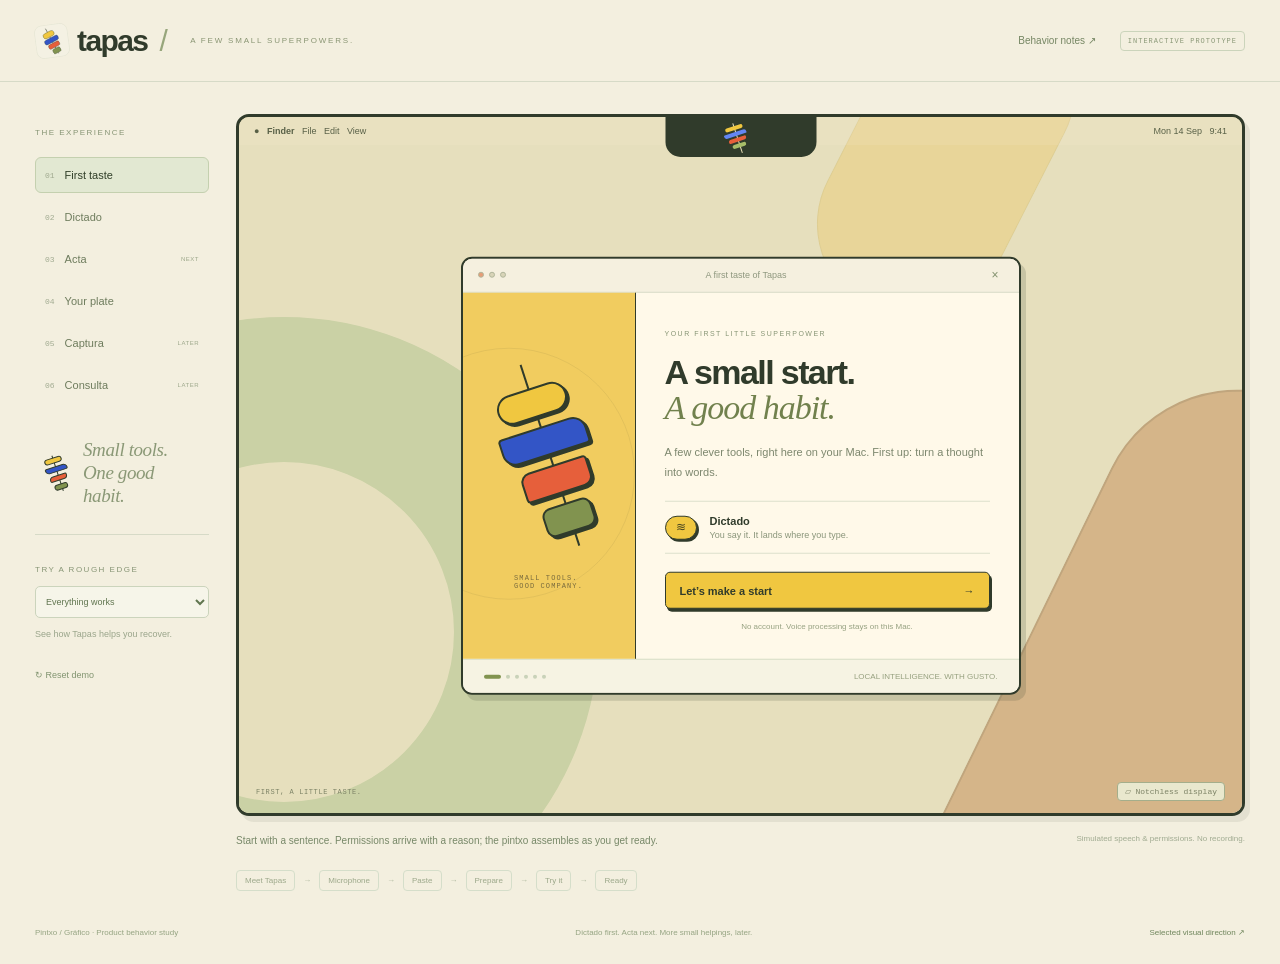
==== design/tapas/index.html @ a17d7839 "Keep Gráfico as the Tapas design direction" ====
<!doctype html>
<html lang="en">
<head>
 <meta charset="utf-8"><meta name="viewport" content="width=device-width,initial-scale=1">
 <meta name="theme-color" content="#f3efdf"><title>Tapas · A few small superpowers.</title>
 <link rel="icon" href="icon.svg" type="image/svg+xml"><link rel="stylesheet" href="style.css">
</head>
<body>
 <header class="studio-header"><a href="#onboarding" class="brand"><img src="icon.svg" alt="" width="34" height="34">tapas<span> / </span></a><span class="studio-tag">A FEW SMALL SUPERPOWERS.</span><a href="BEHAVIORS.md">Behavior notes ↗</a><span class="prototype-tag">INTERACTIVE PROTOTYPE</span></header>
 <main class="studio">
  <aside class="rail"><span class="eyebrow">THE EXPERIENCE</span><nav aria-label="Product journeys"><button data-scene="onboarding" aria-current="page"><span>01</span> First taste</button><button data-scene="dictado"><span>02</span> Dictado</button><button data-scene="acta"><span>03</span> Acta <small>NEXT</small></button><button data-scene="home"><span>04</span> Your plate</button><button data-scene="captura"><span>05</span> Captura <small>LATER</small></button><button data-scene="consulta"><span>06</span> Consulta <small>LATER</small></button></nav><div class="rail-note"><span class="mini-mark" aria-hidden="true"><i></i><i></i><i></i><i></i></span><p>Small tools.<br>One good habit.</p></div><div class="scenario-picker"><label class="eyebrow" for="scenario">TRY A ROUGH EDGE</label><select id="scenario"><option value="">Everything works</option></select><p id="scenario-description">See how Tapas helps you recover.</p></div><button class="reset-demo" id="reset-demo">↻ Reset demo</button></aside>
  <div class="workspace"><section class="desktop" id="desktop" aria-label="Simulated Mac desktop"><div class="wallpaper" aria-hidden="true"><div class="poster-ring"></div><div class="poster-block"></div><div class="poster-line"></div></div><div class="mac-bar"><span>● &nbsp; <b id="active-app">Finder</b><span class="mac-menus"> &nbsp; File &nbsp; Edit &nbsp; View</span></span><span class="clock">Mon 14 Sep &nbsp; 9:41</span></div><button class="notch" id="notch" aria-label="Open your Tapas plate"><span class="mini-mark" aria-hidden="true"><i></i><i></i><i></i><i></i></span><span id="notch-label"></span></button><div id="scene" class="scene"></div><div id="acta-companion"></div><div id="flight" aria-hidden="true"></div><div class="toast" id="toast" role="status"></div><div class="desktop-bottom"><span id="desktop-status">FIRST, A LITTLE TASTE.</span><button id="display-toggle" aria-pressed="false">▱ Notchless display</button></div></section><div class="scene-caption"><p id="caption">A first useful sentence. Then back to your day.</p><span>Simulated speech & permissions. No recording.</span></div><div class="flow-map" id="flow-map" aria-label="Current journey"></div></div>
 </main>
 <footer><span>Pintxo / Gráfico · Product behavior study</span><span>Dictado first. Acta next. More small helpings, later.</span><a href="README.md">Selected visual direction ↗</a></footer>
 <script src="app.js"></script>
</body>
</html>
---- design/tapas/style.css ----
:root{--paper:#f3efdf;--panel:#fff9e9;--ink:#303b2b;--muted:#78816a;--line:#d6dac7;--yellow:#f0c740;--blue:#3355c6;--red:#e65f3b;--olive:#81934f;--ease:cubic-bezier(.2,1.2,.35,1);font-family:-apple-system,BlinkMacSystemFont,"Segoe UI",sans-serif;color:var(--ink);background:var(--paper);font-synthesis:none}*{box-sizing:border-box}body{margin:0;-webkit-font-smoothing:antialiased}button,input,select,textarea{font:inherit}button{cursor:pointer;color:inherit}button,a{-webkit-tap-highlight-color:transparent}button:disabled{opacity:.45;cursor:default}button:focus-visible,a:focus-visible,input:focus-visible,textarea:focus-visible,select:focus-visible{outline:3px solid var(--blue);outline-offset:4px}a{color:inherit;text-decoration:none}button{touch-action:manipulation}.studio-header{height:82px;padding:0 35px;display:flex;align-items:center;gap:24px;border-bottom:1px solid var(--line)}.brand{font-size:30px;letter-spacing:-1.6px;font-weight:800;display:flex;align-items:center;gap:8px}.brand img{transform:rotate(-8deg)}.brand>span{font-weight:300;color:#97a67c;margin-left:4px}.studio-tag{font-size:8px;letter-spacing:1.8px;color:#899573}.studio-header>a:not(.brand){margin-left:auto;font-size:10px;color:#758663}.prototype-tag{font:7px ui-monospace,monospace;letter-spacing:1px;border:1px solid #cbd4bb;padding:5px 7px;border-radius:4px;color:#8a9877}.studio{display:grid;grid-template-columns:174px minmax(0,1fr);gap:27px;max-width:1550px;margin:auto;padding:32px 35px 0}.rail{padding-top:7px}.eyebrow{font-size:8px;letter-spacing:1.5px;color:#879575;font-weight:500}.rail nav{display:flex;flex-direction:column;gap:6px;margin-top:18px}.rail nav button{border:1px solid transparent;border-radius:6px;background:none;padding:11px 9px;display:flex;align-items:center;gap:10px;text-align:left;font-size:11px;color:#6e7c5d;white-space:nowrap}.rail nav button>span{font:8px ui-monospace,monospace;color:#a0aa90}.rail nav small{font-size:6px;letter-spacing:.5px;margin-left:auto;color:#9ba689}.rail nav button:hover{background:#e7ead8}.rail nav button[aria-current]{color:#303e28;background:#e2e8d2;border-color:#c4d0af}.rail-note{padding:36px 10px 27px;display:flex;align-items:center;gap:14px}.rail-note p{font:italic 19px/1.2 Georgia,serif;color:#8a9876;margin:0;letter-spacing:-.4px}.scenario-picker{border-top:1px solid var(--line);padding-top:23px}.scenario-picker select{width:100%;font-size:9px;border:1px solid #cbd4bc;border-radius:5px;background:#f6f5e9;padding:9px 6px;margin-top:10px;color:#617650}.scenario-picker p{font-size:9px;line-height:1.7;color:#9aa58b;margin-top:9px}.reset-demo{font-size:9px;border:0;background:none;color:#819470;padding:8px 0;margin-top:10px}.workspace{min-width:0}.desktop{position:relative;isolation:isolate;height:702px;border:3px solid var(--ink);border-radius:13px;overflow:hidden;background:#e7dab2;box-shadow:5px 6px 0 #303b2b15}.wallpaper{position:absolute;inset:0;z-index:-2;background:#e6dfbd;overflow:hidden}.poster-ring{position:absolute;width:630px;height:630px;border:145px solid #cad1a5;border-radius:50%;left:-270px;top:200px}.poster-block{position:absolute;right:-80px;top:260px;width:280px;height:530px;background:#d5b589;border:2px solid #303b2b20;border-radius:180px 180px 0 0;transform:rotate(26deg)}.poster-line{position:absolute;right:20%;top:-130px;height:340px;width:190px;transform:rotate(27deg);background:#eac97077;border:1px solid #b4ad7d30;border-radius:100px}.mac-bar{height:28px;display:flex;justify-content:space-between;align-items:center;padding:0 15px;font-size:9px;color:#586046;background:#f4ebd224}.notch{position:absolute;top:-2px;left:50%;transform:translateX(-50%);width:151px;height:42px;display:flex;align-items:center;justify-content:center;gap:10px;background:var(--ink);color:var(--panel);border:0;border-radius:0 0 15px 15px;z-index:35;transition:width .3s var(--ease),height .3s,top .3s,border-radius .3s}.notch.active{width:200px;height:46px}.notch #notch-label{font-size:9px}.notch .mini-mark{width:15px;height:25px;gap:2px}.notch .mini-mark:before{height:31px;background:#eee4bc}.notch .mini-mark i{height:4px;border:0;box-shadow:none}.notch .mini-mark i:nth-child(2){background:#6386f4}.notch .mini-mark i:last-child{background:#a7bd69}.notchless .notch{top:35px;width:79px;height:33px;border-radius:30px}.notchless .notch.active{width:175px}.desktop-bottom{position:absolute;bottom:12px;left:17px;right:17px;display:flex;justify-content:space-between;align-items:center;color:#7d8366;font:7px ui-monospace,monospace;letter-spacing:.6px;z-index:25;pointer-events:none}.desktop-bottom button{border:1px solid #a4ae8b;background:#e9e8ce;font-size:8px;border-radius:4px;padding:4px 7px;letter-spacing:0;pointer-events:auto}.scene{position:absolute;inset:63px 0 42px}.scene-caption{display:flex;justify-content:space-between;align-items:flex-start;gap:24px;font-size:10px;color:#778868;padding:17px 0}.scene-caption p{margin:0;max-width:65%;line-height:1.6}.scene-caption>span{font-size:8px;color:#a0ab91;max-width:180px;text-align:right;line-height:1.6}.flow-map{display:flex;gap:8px;align-items:center;flex-wrap:wrap;font-size:8px;color:#9ca88a;padding:4px 0 15px}.flow-map span{border:1px solid #d5deca;padding:5px 8px;border-radius:4px}.flow-map i{font-style:normal;color:#b0baa0}footer{display:flex;justify-content:space-between;gap:20px;max-width:1550px;margin:auto;padding:22px 35px 27px;font-size:8px;color:#95a482}footer a{color:#6e855b}
/* Brand primitives: four ingredients and one shared pick. */
.mini-mark{position:relative;width:24px;height:34px;display:flex;flex-direction:column;justify-content:center;align-items:center;gap:3px;transform:rotate(-18deg);flex-shrink:0}.mini-mark:before{content:"";position:absolute;top:-1px;left:50%;width:1px;height:37px;background:var(--ink);z-index:-1}.mini-mark i{height:6px;width:18px;border:1px solid var(--ink);border-radius:4px;background:var(--yellow)}.mini-mark i:nth-child(2){width:23px;background:var(--blue);border-radius:2px 5px}.mini-mark i:nth-child(3){background:var(--red);border-radius:4px 2px}.mini-mark i:nth-child(4){width:14px;background:var(--olive)}.pintxo-wrap{width:145px;height:195px;position:relative;flex-shrink:0}.pintxo{position:absolute;inset:0;transform:rotate(-18deg)}.pintxo .pick{position:absolute;top:0;bottom:0;left:50%;width:2px;background:var(--ink)}.bite{position:absolute;left:50%;transform:translateX(-50%);height:30px;border:2px solid var(--ink);box-shadow:2px 3px 0 var(--ink);transition:transform .65s var(--ease),opacity .4s,top .65s var(--ease);z-index:2}.bite.a{top:25px;width:72px;border-radius:20px;background:var(--yellow)}.bite.b{top:65px;width:89px;border-radius:4px 14px;background:var(--blue)}.bite.c{top:105px;width:70px;border-radius:10px 4px;background:var(--red)}.bite.d{top:145px;width:51px;border-radius:9px;background:var(--olive)}.pintxo-wrap[data-assembly="1"] .bite:not(.a),.pintxo-wrap[data-assembly="2"] .bite.c,.pintxo-wrap[data-assembly="2"] .bite.d,.pintxo-wrap[data-assembly="3"] .bite.d{opacity:.14;box-shadow:none}.pintxo-wrap[data-motion=listening] .a{transform:translate(-50%,-10px) rotate(5deg)}.pintxo-wrap[data-motion=listening] .b{transform:translate(-50%,-4px) rotate(-4deg)}.pintxo-wrap[data-motion=listening] .c{transform:translate(-50%,5px) rotate(4deg)}.pintxo-wrap[data-motion=listening] .d{transform:translate(-50%,12px) rotate(-5deg)}.pintxo-wrap[data-motion=working] .a{transform:translate(-70%,-12px) rotate(-12deg)}.pintxo-wrap[data-motion=working] .b{transform:translate(-25%,0) rotate(8deg)}.pintxo-wrap[data-motion=working] .c{transform:translate(-70%,8px) rotate(-9deg)}.pintxo-wrap[data-motion=working] .d{transform:translate(-25%,15px) rotate(12deg)}.pintxo-wrap[data-motion=done] .pintxo{animation:settle .65s var(--ease)}.tool-glyph{width:32px;height:24px;border:1.5px solid var(--ink);box-shadow:2px 2px 0 var(--ink);display:inline-flex;align-items:center;justify-content:center;font:12px ui-monospace,monospace;flex-shrink:0}.tool-glyph.dictado{background:var(--yellow);border-radius:15px;color:#444321}.tool-glyph.acta{background:var(--blue);color:#fff2d2;border-radius:3px 10px}.tool-glyph.captura{background:var(--red);border-radius:8px 3px;color:#fef3db}.tool-glyph.consulta{background:var(--olive);border-radius:7px;color:#f5f0d3}.wave{display:inline-flex;align-items:center;gap:3px;height:19px;vertical-align:middle}.wave i{width:3px;height:var(--height);border-radius:3px;background:currentColor;animation:wave .7s ease-in-out infinite alternate;animation-delay:var(--delay)}
/* Shared surfaces and controls. */
.window{border:2px solid var(--ink);border-radius:11px;box-shadow:5px 6px 0 #303b2b2b;background:var(--panel);overflow:hidden}.window-bar{height:34px;border-bottom:1px solid #d9ddc8;display:flex;align-items:center;justify-content:space-between;padding:0 15px;font-size:9px;color:#8e977e;background:#f5f0df}.window-bar button{border:0;background:none;font-size:12px;color:#81906d;padding:5px}.traffic{display:flex;gap:5px}.traffic i{height:6px;width:6px;background:#d8d4b8;border:1px solid #b1b69b;border-radius:50%}.traffic i:first-child{background:#e69d77}.button{border:1.5px solid var(--ink);background:var(--yellow);color:var(--ink);border-radius:5px;box-shadow:2px 3px 0 var(--ink);padding:10px 14px;font-size:11px;font-weight:600;display:inline-flex;justify-content:center;align-items:center;gap:9px;min-height:37px;transition:transform .15s,box-shadow .15s}.button:hover:not(:disabled){transform:translate(-1px,-1px);box-shadow:3px 4px 0 var(--ink)}.button:active:not(:disabled){transform:translate(1px,2px);box-shadow:0 1px 0 var(--ink)}.button.blue{background:var(--blue);color:#fff6df}.button.red{background:var(--red);color:#fff4d5}.button.secondary{background:#f7f3e2;box-shadow:1px 2px 0 #303b2b99;font-weight:500}.button.wide{width:100%;justify-content:space-between}.button.small{font-size:9px;min-height:29px;padding:6px 9px}.text-button{background:none;border:0;font-size:10px;color:#718160;padding:8px 1px;text-decoration:underline;text-underline-offset:3px}.actions{display:flex;align-items:center;gap:10px}.actions .button{flex:1}.subtext{font-size:12px;line-height:1.85;color:#7d876e;margin:0 0 20px}.badge{font:7px ui-monospace,monospace;border:1px solid #bfc8ae;border-radius:3px;background:#eef0dd;padding:4px 6px;color:#7c8b68;white-space:nowrap}.badge.blue{color:#4560ad;background:#e7eaf6;border-color:#c7cfea}.badge.red{color:#a15238;background:#f5e2cf;border-color:#dfb396}.key{font:10px -apple-system,sans-serif;display:inline-block;border:1px solid #aab699;border-bottom-width:2px;border-radius:4px;background:#eeeeda;padding:2px 5px;color:#6f7e5d;white-space:nowrap}.note-box{border:1px solid #cfdbc0;border-radius:6px;background:#eff2df;padding:12px;font-size:10px;line-height:1.7;color:#7c8b66}.note-box.warning{border-color:#dfb07c;background:#fbefd4;color:#996a3d}.note-box.error{border-color:#dea18e;background:#fce3d8;color:#a5553e}.note-box strong{display:block;font-weight:600;font-size:11px;margin-bottom:3px}.status-dot{display:inline-block;width:5px;height:5px;border-radius:50%;background:var(--olive);flex-shrink:0}.empty-state{padding:26px 15px;text-align:center;font-size:11px;line-height:1.8;color:#8c9a78}.close-button{background:none;border:0;font-size:18px;color:#8f9b7a;padding:4px}.title-row{display:flex;align-items:center;justify-content:space-between;gap:15px}.title-row h2{margin:0}.toast{position:absolute;z-index:60;left:50%;bottom:52px;transform:translate(-50%,10px);max-width:85%;opacity:0;background:var(--ink);border:1px solid #4b6337;border-radius:6px;box-shadow:3px 4px 0 #303b2b33;color:#f4f1d8;padding:10px 15px;font-size:10px;line-height:1.6;text-align:center;transition:opacity .2s,transform .2s;pointer-events:none}.toast.show{opacity:1;transform:translate(-50%,0)}
/* Onboarding: one useful sentence, assembled in front of you. */
.setup{position:absolute;top:50%;left:50%;transform:translate(-50%,-50%);width:560px;max-width:calc(100% - 36px);max-height:100%;overflow:auto;animation:arrive .35s var(--ease)}.setup-inner{display:grid;grid-template-columns:173px 1fr;min-height:365px}.setup-art{background:#f1cc5f;border-right:1.5px solid var(--ink);display:flex;flex-direction:column;align-items:center;justify-content:center;gap:23px;position:relative;overflow:hidden;padding:30px 12px}.setup-art:before{content:"";position:absolute;width:250px;height:250px;border:1px solid #303b2b13;border-radius:50%;top:55px;left:-80px}.setup-art .pintxo-wrap{width:137px;height:190px}.setup-art .label{font:7px ui-monospace,monospace;letter-spacing:1.1px;color:#796b3d;position:relative}.setup-body{padding:29px 29px 25px;min-width:0}.setup h1{font-size:34px;line-height:1.03;letter-spacing:-1.6px;margin:15px 0 17px;font-weight:750}.setup h1 em{font-family:Georgia,serif;font-weight:400;letter-spacing:-1px;color:#71814d}.setup .eyebrow{font-size:7px}.setup .subtext{font-size:11px;margin-bottom:19px}.setup-bottom{display:flex;align-items:center;justify-content:space-between;gap:10px;border-top:1px solid #d9dec6;padding:12px 21px;background:#f6f3e3;font-size:8px;color:#96a07f}.step-dots{display:flex;gap:5px}.step-dots i{height:4px;width:4px;border-radius:4px;background:#c9d2b9}.step-dots i.active{width:17px;background:var(--olive)}.feature-row{display:flex;align-items:center;gap:13px;padding:13px 0;margin-bottom:18px;border-top:1px solid #dce1cd;border-bottom:1px solid #dce1cd}.feature-row strong{font-size:11px;font-weight:600;display:block}.feature-row small{font-size:9px;color:#8b967b;display:block;margin-top:3px}.feature-row .wave{margin-left:auto;color:#758a52}.permission-row{display:flex;align-items:center;justify-content:space-between;border:1px solid #d4dcc4;border-radius:6px;padding:12px;margin:15px 0 19px;background:#f1f2e3;font-size:11px}.permission-row small{display:block;font-size:9px;line-height:1.7;color:#8a9677;margin-top:4px}.check{font-size:16px;color:#748e4f}.practice-pad{border:1px solid #d6dfc4;border-radius:6px;background:#fffdf2;min-height:80px;padding:12px;font:16px/1.55 Georgia,serif;margin:16px 0;color:#617348}.practice-pad.empty{color:#a1a58e;font-style:italic}.shortcut-row{display:flex;justify-content:space-between;align-items:center;font-size:9px;color:#8a9677;margin:14px 0}.shortcut-row select{font-size:10px;padding:4px;border:1px solid #c9d3b6;border-radius:4px;background:#f0f1df;color:#61794a}.progress-head{display:flex;justify-content:space-between;font-size:10px;color:#7b8c64;margin:20px 0 10px}.progress-track{height:6px;background:#e2e7d0;border:1px solid #bdc9a4;border-radius:5px;overflow:hidden}.progress-track i{display:block;height:100%;background:var(--blue);transition:width .15s}.setup .note-box{margin:12px 0;font-size:9px}.setup .note-box .text-button{font-size:9px}.download-caption{font-size:8px;color:#929f7a;line-height:1.7;margin:9px 0 17px}.setup-footnote{font-size:8px;line-height:1.6;text-align:center;color:#96a180;margin:12px 0 0}.success-stamp{display:inline-flex;align-items:center;gap:7px;border:1.5px solid var(--olive);padding:5px 8px;color:#71894e;font:8px ui-monospace,monospace;transform:rotate(-3deg);margin-bottom:6px}
/* Everyday dictation. */
.desktop-note{position:absolute;left:9%;top:85px;width:51%;min-height:303px;transform:rotate(-1.5deg)}.note-content{padding:26px 29px}.note-content small{font-size:8px;color:#99a17f}.note-content h2{font-size:27px;font-weight:700;line-height:1.1;letter-spacing:-1px;margin:15px 0}.note-content p{font-size:11px;line-height:1.8;color:#8e9779}.note-content textarea{width:100%;height:108px;background:none;resize:vertical;border:0;font:16px/1.6 Georgia,serif;color:#63764c;padding:0}.note-content textarea::placeholder{color:#b0b39a}.dictado-aside{position:absolute;right:6%;top:94px;width:215px}.dictado-aside h2{font-size:30px;line-height:1.06;letter-spacing:-1.4px;margin:15px 0}.dictado-aside h2 em{font-family:Georgia,serif;font-weight:400;color:#7a8555}.dictado-aside p{font-size:10px;line-height:1.8;color:#7e8b65}.dictado-aside .button{margin-top:13px}.dictado-aside .pintxo-wrap{width:80px;height:105px;margin:0 0 30px 25px}.dictado-aside .pintxo{transform:scale(.58) rotate(-18deg);transform-origin:top left;width:145px;height:195px}.dictation-hud{position:absolute;left:50%;bottom:13px;transform:translateX(-50%);width:470px;max-width:calc(100% - 40px);border:1.5px solid var(--ink);border-radius:8px;box-shadow:3px 4px 0 var(--ink);background:#f8f2d5;padding:14px 18px;z-index:20;animation:arrive .2s}.hud-top{display:flex;align-items:center;gap:10px;font:8px ui-monospace,monospace;letter-spacing:.3px;color:#7d8d64}.hud-top .wave{margin-left:auto;color:#b69b32}.hud-top .tool-glyph{width:26px;height:18px;font-size:10px}.hud-copy{font-size:15px;line-height:1.65;margin:10px 0 12px;min-height:24px;color:#3f522f}.hud-bottom{display:flex;justify-content:space-between;align-items:center;gap:15px;font-size:8px;color:#91a176}.hud-bottom button{border:1px solid #bbc8a2;border-radius:4px;background:#f0f1d9;font-size:9px;color:#6c8550;padding:5px 8px}.hud-bottom .button{box-shadow:none}.flying-word{position:absolute;top:74%;left:56%;font:12px Georgia,serif;border:1px solid var(--ink);background:var(--yellow);color:var(--ink);border-radius:4px;padding:4px 7px;animation:deliver .75s var(--ease) both;animation-delay:var(--delay);z-index:55;pointer-events:none}
/* Acta stays present for a long job. */
.meeting-context{position:absolute;left:6%;top:52px;width:47%}.meeting-context>.eyebrow{color:#7b8960}.meeting-context h2{font-size:39px;line-height:1.04;letter-spacing:-1.8px;margin:15px 0}.meeting-context h2 em{font-family:Georgia,serif;font-weight:400;color:#768955}.meeting-context>p{font-size:11px;line-height:1.85;color:#7d8d64;max-width:300px;margin:0 0 24px}.conversation{border-top:1px solid #adb88d88;margin-top:20px;padding-top:19px}.conversation-line{padding-left:11px;border-left:2px solid #a5b880;margin-bottom:19px}.conversation-line small{font:7px ui-monospace,monospace;letter-spacing:.6px;color:#97a578}.conversation-line p{font:19px/1.3 Georgia,serif;color:#76885c;margin:6px 0}.conversation-line:first-child{opacity:.6}.acta-card{position:absolute;right:6%;top:39px;width:330px;max-width:41%;background:var(--panel);border:2px solid var(--ink);border-radius:10px;box-shadow:4px 5px 0 #303b2b55;overflow:hidden;max-height:calc(100% - 45px);display:flex;flex-direction:column}.acta-card-head{display:flex;align-items:center;gap:10px;padding:15px 19px;border-bottom:1px solid #d7ddc5;background:#edf0f6;font-size:12px;font-weight:600;flex-shrink:0}.acta-card-head .badge{margin-left:auto}.acta-card-head .text-button{margin-left:auto;font-size:9px}.acta-card-body{padding:20px;overflow:auto;min-height:0}.acta-card h3{font-size:26px;line-height:1.07;letter-spacing:-1px;margin:9px 0 13px}.acta-card .subtext{font-size:10px;line-height:1.8;margin-bottom:17px}.source-picker{display:flex;justify-content:space-between;align-items:center;font-size:10px;border-bottom:1px solid #d9e1c7;padding:12px 0}.source-picker select{max-width:130px;border:1px solid #c3cfae;background:#f0f2e2;font-size:10px;padding:5px 7px;border-radius:4px;color:#627e48}.source-picker small{color:#98a580;font-size:8px;display:block;line-height:1.7}.source-picker .check{font-size:12px}.acta-card .button.wide{margin-top:18px}.acta-card .note-box{margin:14px 0;font-size:9px}.acta-card .note-box .button{font-size:8px;margin-top:7px}.acta-live-top{display:flex;justify-content:space-between;align-items:center;margin-bottom:16px}.acta-live-top .time{font:32px ui-monospace,monospace;letter-spacing:-1px;color:#526ba9}.acta-live-top small{font-size:8px;color:#94a180}.record-dot{height:5px;width:5px;background:var(--red);border-radius:50%;display:inline-block;margin-right:5px;animation:pulse 1.2s infinite}.audio-meter{margin:12px 0}.audio-meter>div:first-child{display:flex;justify-content:space-between;font-size:8px;color:#94a280;margin-bottom:6px}.meter-track{height:5px;background:#e6ead7;border-radius:5px;overflow:hidden}.meter-track i{display:block;width:var(--level);height:100%;background:#839752;animation:meter 1.2s ease-in-out infinite alternate}.audio-meter.app .meter-track i{background:var(--blue);animation-delay:.5s}.paused .meter-track i,.missing .meter-track i{width:0;animation:none}.live-transcript{margin:20px 0 17px;border-top:1px dashed #c2ccac;padding-top:14px;max-height:103px;overflow:auto;font-size:11px;line-height:1.8;color:#637b4a}.live-transcript small{display:block;color:#9baa87;font:7px ui-monospace,monospace;margin-bottom:7px}.live-transcript p{margin:0 0 8px}.privacy-caption{font-size:7px;line-height:1.7;color:#a0ae88;text-align:center;margin:13px 0 0}.receipt{background:#fff9e4;border:1px solid #dedfc1;padding:18px;margin:6px 0 15px;clip-path:polygon(0 0,100% 0,100% 97%,95% 100%,90% 97%,85% 100%,80% 97%,75% 100%,70% 97%,65% 100%,60% 97%,55% 100%,50% 97%,45% 100%,40% 97%,35% 100%,30% 97%,25% 100%,20% 97%,15% 100%,10% 97%,5% 100%,0 97%);animation:receipt .5s var(--ease)}.receipt>.eyebrow{font-size:7px}.receipt h3{font-size:24px;margin:15px 0}.receipt p{font:9px/1.8 ui-monospace,monospace;color:#899971}.receipt hr{border:0;border-top:1px dashed #c4d0a9;margin:14px 0}.receipt .filename{font:9px/1.7 ui-monospace,monospace;color:#718c52;overflow-wrap:anywhere}.receipt .file-ready{font-size:8px;color:#789756}.companion{position:absolute;right:18px;top:57px;z-index:40;width:192px;display:flex;align-items:center;gap:8px;padding:11px;border:1.5px solid var(--ink);border-radius:7px;background:#f5f5e6;box-shadow:3px 3px 0 var(--ink);font-size:9px}.companion .tool-glyph{width:25px;height:18px}.companion strong{display:block;font-size:9px;font-weight:500}.companion small{display:block;font:7px ui-monospace,monospace;color:#92a079;margin-top:4px}.companion button{margin-left:auto;font-size:8px;border:0;background:none;color:#648442;text-decoration:underline;padding:3px}.companion.paused{background:#f8edcb}.companion.paused strong{color:#967545}
/* Your plate is a compact home for tools and local artifacts. */
.home-aside{position:absolute;left:7%;top:91px;width:260px}.home-aside h2{font-size:38px;line-height:1.04;letter-spacing:-1.7px;margin:17px 0}.home-aside h2 em{font-family:Georgia,serif;font-weight:400;color:#788b52}.home-aside p{font-size:11px;line-height:1.9;color:#7f9068;max-width:220px}.home-aside code{font:9px ui-monospace,monospace;color:#83986b;display:block;margin-top:23px}.home-window{position:absolute;right:6%;top:27px;width:395px;max-width:47%;max-height:calc(100% - 43px);display:flex;flex-direction:column}.home-heading{display:flex;align-items:center;justify-content:space-between;padding:22px 23px 15px}.home-heading h2{font-size:27px;letter-spacing:-1px;margin:0}.home-heading p{font-size:8px;color:#98a482;margin:6px 0 0;display:flex;align-items:center;gap:6px}.home-tabs{display:flex;gap:18px;margin:0 23px;border-bottom:1px solid #d7dfc4;flex-shrink:0}.home-tabs button{font-size:10px;padding:0 0 11px;background:none;border:0;border-bottom:2px solid transparent;color:#879875}.home-tabs button.active{border-color:var(--blue);color:#46609b}.home-body{min-height:0;overflow:auto;padding:16px 21px 17px}.home-footer{padding:11px 22px;border-top:1px solid #d8dfc4;background:#f4f3df;font-size:8px;color:#9baa85;display:flex;justify-content:space-between;gap:12px;flex-shrink:0}.home-footer button{border:0;background:none;font-size:8px;color:#7e965d;padding:0}.featured-tool{border:1.5px solid var(--ink);border-radius:7px;background:#f8e7a1;padding:16px;box-shadow:2px 3px 0 #303b2b33;margin-bottom:14px}.featured-tool .title-row{margin-bottom:13px}.featured-tool h3{font-size:25px;letter-spacing:-1px;margin:0 0 7px}.featured-tool p{font-size:10px;color:#8a855c;line-height:1.8;margin:0 0 14px}.featured-tool .button{width:100%;justify-content:space-between;background:#f7f0d2}.tool-row{display:flex;align-items:center;gap:14px;width:100%;border:0;background:none;border-radius:5px;padding:12px 3px;text-align:left}.tool-row:hover{background:#edf0dc}.tool-row strong{font-size:11px;font-weight:500;display:block}.tool-row small{display:block;font-size:8px;line-height:1.7;color:#96a57b;margin-top:3px}.tool-row .badge{margin-left:auto;font-size:6px}.tool-row .tool-glyph{width:28px;height:21px}.search-box{display:flex;align-items:center;gap:7px;background:#f3f4e5;border:1px solid #d5ddc3;border-radius:5px;padding:7px 10px;margin-bottom:12px;font-size:10px;color:#a0ad8d}.search-box input{width:100%;border:0;outline:none;background:none;font-size:10px;color:#6e8552}.history-row{display:flex;gap:11px;align-items:flex-start;width:100%;border:0;background:none;text-align:left;padding:11px 3px;border-bottom:1px solid #e0e5d0}.history-row:hover{background:#eef1df}.history-row .tool-glyph{width:24px;height:18px;box-shadow:1px 2px 0 var(--ink);font-size:9px;margin-top:2px}.history-row strong{display:block;font-size:10px;font-weight:500;line-height:1.5}.history-row small{font-size:8px;color:#9aa987;display:block;margin-top:4px}.history-row .arrow{margin-left:auto;color:#a5b393;font-size:10px}.file-detail>.text-button{margin-bottom:12px}.file-detail h3{font-size:23px;line-height:1.12;letter-spacing:-.7px;margin:0 0 9px}.file-detail small{font:7px/1.8 ui-monospace,monospace;color:#98a77f;overflow-wrap:anywhere}.file-detail pre{font:11px/1.9 -apple-system,sans-serif;white-space:pre-wrap;color:#6c8154;max-height:215px;overflow:auto;margin:17px 0}.file-detail .actions .button{font-size:9px;min-height:30px;padding:7px 9px}.setting-row{display:flex;justify-content:space-between;align-items:center;gap:15px;border-bottom:1px solid #e0e5cf;padding:13px 0;font-size:10px}.setting-row small{font-size:8px;line-height:1.7;color:#98a882;display:block;margin-top:4px}.setting-row select{font-size:9px;border:1px solid #c4d0ae;background:#f3f4e4;border-radius:4px;padding:5px;color:#69854e;max-width:113px}.switch{width:29px;height:17px;border:1px solid var(--ink);background:var(--olive);border-radius:20px;padding:2px;flex-shrink:0;position:relative}.switch:after{content:"";display:block;position:absolute;height:11px;width:11px;border-radius:50%;background:#fff4ce;top:2px;left:14px;transition:left .15s}.switch[aria-checked=false]{background:#c1cbb2}.switch[aria-checked=false]:after{left:2px}
/* Later tapas keep the same capture → result → file rhythm. */
.future-intro{position:absolute;left:7%;top:57px;width:39%}.future-intro h2{font-size:37px;line-height:1.05;letter-spacing:-1.6px;margin:15px 0}.future-intro h2 em{font-family:Georgia,serif;font-weight:400;color:#7b8b55}.future-intro p{font-size:11px;line-height:1.9;color:#7d9063}.utterance-chip{display:inline-block;border:1.5px solid var(--ink);border-radius:30px;padding:9px 14px;font-size:10px;background:#f7e9b9;box-shadow:2px 3px 0 var(--ink);margin-top:10px}.future-card{position:absolute;right:6%;top:51px;width:390px;max-width:45%;max-height:calc(100% - 55px);display:flex;flex-direction:column}.future-card-body{padding:21px;overflow:auto;min-height:0}.future-card h3{font-size:23px;letter-spacing:-.7px;line-height:1.12;margin:10px 0 14px}.future-card .subtext{font-size:10px}.mock-page{border:1.5px solid var(--ink);border-radius:5px;overflow:hidden;background:#f4f0df;margin:12px 0 17px;transform:rotate(-1deg)}.mock-page-top{border-bottom:1px solid #cad4b8;background:#dde5ce;font-size:7px;color:#8c9d79;padding:7px 10px}.mock-page-content{padding:17px}.mock-page-content .banner{height:58px;border:1px solid #697e4d;background:#b5c592;position:relative;overflow:hidden}.banner:after{content:"";position:absolute;right:20px;top:-8px;width:80px;height:80px;border-radius:50%;background:#f0c740;border:1px solid var(--ink)}.mock-page-content h4{font-size:18px;letter-spacing:-.5px;margin:12px 0 7px}.mock-page-content p{font-size:9px;line-height:1.8;color:#8c9c78;margin:0}.future-card .note-box{font-size:9px;margin:13px 0}.future-card .button.wide{margin-top:16px}.future-card label{font-size:10px;color:#80956b}.query-field{display:flex;gap:7px;margin:12px 0 15px}.query-field input{width:100%;min-width:0;border:1px solid #b9c8a2;border-radius:5px;background:#fffdf1;padding:9px;font-size:11px;color:#69814c}.query-field .button{padding:7px 10px;min-height:35px}.scope-list{display:flex;gap:11px;flex-wrap:wrap;margin:10px 0 15px}.scope-list label{font-size:9px;display:flex;align-items:center;gap:4px}.scope-list input{accent-color:var(--olive);width:11px;height:11px;margin:0}.result-row{width:100%;border:0;border-top:1px solid #dbe3cb;background:none;padding:12px 2px;text-align:left}.result-row strong{font-size:10px;color:#647f48;font-weight:500;display:block}.result-row small{font:7px/1.7 ui-monospace,monospace;color:#96a983;display:block;margin-top:4px}.result-row p{font-size:9px;line-height:1.7;color:#83996c;margin:6px 0 0}.result-row:hover{background:#eef2dd}.search-status{font-size:8px;color:#9cac87;margin:11px 0}.blocking-overlay{position:absolute;inset:0;background:#e9e4cacc;backdrop-filter:blur(3px);display:grid;place-items:center;z-index:30}.blocking-box{width:280px;max-width:90%;border:1.5px solid var(--ink);border-radius:8px;background:var(--panel);padding:22px;box-shadow:3px 4px 0 var(--ink)}.blocking-box h3{font-size:22px;margin:0 0 11px;letter-spacing:-.6px}.blocking-box p{font-size:11px;line-height:1.8;color:#7c9265}.blocking-box .button{width:100%;margin:9px 0;font-size:10px}
@keyframes arrive{from{opacity:0;translate:0 9px}to{opacity:1;translate:0 0}}@keyframes wave{to{scale:1 .35}}@keyframes pulse{50%{opacity:.35}}@keyframes meter{to{width:calc(var(--level) * .55)}}@keyframes settle{50%{translate:0 5px;rotate:5deg}100%{translate:0 0;rotate:0deg}}@keyframes receipt{from{opacity:0;translate:0 -12px}to{opacity:1;translate:0 0}}@keyframes deliver{0%{opacity:0;translate:0 0;rotate:7deg}20%{opacity:1}70%{opacity:1;translate:-130px -145px;rotate:-8deg}100%{opacity:0;translate:-240px -160px;scale:.7;rotate:-3deg}}
@media(min-width:1550px){.desktop{height:750px}.scene{inset:67px 0 45px}}
@media(max-width:1200px){.studio{grid-template-columns:148px minmax(0,1fr);gap:20px;padding:27px 25px 0}.studio-header{padding:0 25px}.rail nav button{font-size:10px;gap:7px;padding:10px 7px}.rail nav small{font-size:5px}.rail-note{padding-left:3px;gap:11px}.rail-note p{font-size:17px}.dictado-aside{right:5%;width:174px}.dictado-aside h2{font-size:26px}.desktop-note{left:6%;width:55%}.note-content{padding:24px}.meeting-context{left:5%;width:43%}.meeting-context h2{font-size:34px}.acta-card{right:5%;max-width:44%;width:320px}.home-aside{left:5%;width:210px}.home-aside h2{font-size:33px}.home-window{right:5%;max-width:50%}.future-intro{left:5%;width:36%}.future-intro h2{font-size:31px}.future-card{right:5%;max-width:49%}.companion{width:175px;right:12px;top:52px}}
@media(max-width:950px){.studio-header{height:73px;gap:15px}.studio-tag{font-size:7px;letter-spacing:1px}.prototype-tag{display:none}.studio{grid-template-columns:minmax(0,1fr);padding:19px 22px 0;gap:16px}.rail{padding:0;display:flex;flex-wrap:wrap;align-items:center;gap:13px}.rail>.eyebrow,.rail-note,.scenario-picker p,.reset-demo{display:none}.rail nav{margin:0;flex:1;flex-direction:row;gap:4px;overflow:auto}.rail nav button{font-size:9px;padding:9px 8px}.rail nav small{display:none}.scenario-picker{padding:0;border:0;width:148px}.scenario-picker label{font-size:6px;letter-spacing:.7px}.scenario-picker select{margin-top:5px;font-size:8px;padding:5px}.desktop{height:700px}footer{padding-left:22px;padding-right:22px}.setup-inner{grid-template-columns:163px 1fr}.setup{width:545px}.home-window{max-width:49%}.home-aside{left:6%;width:225px}.home-aside h2{font-size:34px}}
@media(max-width:650px){.studio-header{padding:0 17px;height:66px;gap:12px}.brand{font-size:27px;gap:5px}.brand img{width:29px;height:29px}.studio-tag{display:none}.studio-header>a:not(.brand){font-size:8px}.studio{padding:15px 12px 0;gap:12px}.rail{gap:9px}.rail nav{flex-basis:100%;gap:3px}.rail nav button{font-size:9px;padding:8px}.rail nav button>span{font-size:7px;display:none}.scenario-picker{display:flex;align-items:center;width:100%;gap:9px}.scenario-picker select{width:170px;margin:0;font-size:8px}.scenario-picker label{font-size:6px;letter-spacing:.5px}.desktop{height:790px;border-width:2px}.mac-bar{font-size:8px;padding:0 11px}.mac-menus{display:none}.clock{font-size:7px}.notch{width:102px;height:39px}.notch.active{width:150px}.notch #notch-label{font-size:7px}.scene{inset:64px 0 40px}.desktop-bottom{font-size:6px;left:10px;right:10px;bottom:10px}.desktop-bottom button{font-size:7px;padding:4px}.desktop-bottom>span{max-width:60%;line-height:1.6}.setup{max-width:calc(100% - 23px);width:385px}.setup-inner{grid-template-columns:1fr}.setup-art{height:140px;border:0;border-bottom:1.5px solid var(--ink);padding:0;flex-direction:row;justify-content:center;gap:30px}.setup-art .pintxo-wrap{width:85px;height:125px}.setup-art .pintxo{transform:scale(.6) rotate(-18deg);transform-origin:top left;width:137px;height:190px;left:15px;top:4px}.setup-art .label{max-width:70px;line-height:1.8;font-size:7px}.setup-body{padding:23px 26px 22px}.setup h1{font-size:33px;margin:12px 0 13px}.setup .subtext{font-size:11px;margin-bottom:16px}.setup-bottom{padding:10px 18px;font-size:7px}.feature-row{margin-bottom:17px;padding:12px 0}.setup-footnote{margin-top:11px;font-size:7px}.setup .note-box{margin:10px 0}.desktop-note{left:7%;top:84px;width:86%;min-height:285px}.note-content{padding:22px}.note-content h2{font-size:26px}.note-content p{font-size:10px}.note-content textarea{height:98px;font-size:15px}.dictado-aside{top:402px;left:9%;right:auto;width:82%;display:grid;grid-template-columns:66px 1fr;column-gap:20px}.dictado-aside .pintxo-wrap{grid-row:1/5;margin:0;width:56px;height:86px}.dictado-aside .pintxo{transform:scale(.41) rotate(-18deg)}.dictado-aside>.eyebrow{font-size:6px}.dictado-aside h2{font-size:22px;margin:6px 0;line-height:1.05}.dictado-aside h2 br{display:none}.dictado-aside p{font-size:9px;margin:6px 0}.dictado-aside .button{font-size:10px;min-height:33px;margin-top:6px;justify-self:start;grid-column:2}.dictado-aside .note-box{grid-column:1/-1;margin-top:10px;font-size:9px}.dictation-hud{bottom:3px;max-width:calc(100% - 30px);padding:12px 14px}.hud-copy{font-size:13px;line-height:1.6;margin:8px 0 11px}.hud-top{font-size:7px}.hud-bottom{font-size:7px;gap:8px}.hud-bottom button{font-size:8px}.home-aside{display:none}.home-window{max-width:calc(100% - 27px);width:395px;right:auto;left:50%;transform:translateX(-50%);top:25px;max-height:calc(100% - 40px)}.home-heading{padding:22px 22px 16px}.home-body{padding:16px 21px}.home-tabs{gap:24px}.home-tabs button{font-size:10px}.meeting-context{left:7%;top:19px;width:86%}.meeting-context h2{font-size:29px;margin:10px 0}.meeting-context h2 br{display:none}.meeting-context>p{font-size:10px;max-width:none;margin-bottom:12px}.meeting-context .conversation{display:none}.acta-card{left:50%;right:auto;transform:translateX(-50%);top:162px;width:330px;max-width:calc(100% - 36px);max-height:calc(100% - 173px)}.acta-card-head{padding:12px 17px;font-size:11px}.acta-card-body{padding:17px}.acta-card h3{font-size:24px}.acta-card .subtext{font-size:10px;margin-bottom:11px}.acta-card .button.wide{margin-top:13px}.source-picker{padding:9px 0}.acta-live-top{margin-bottom:12px}.acta-live-top .time{font-size:27px}.audio-meter{margin:9px 0}.live-transcript{max-height:84px;margin:14px 0}.companion{top:54px;right:10px;width:163px;padding:8px;gap:7px}.companion small{font-size:6px}.companion strong{font-size:8px}.companion button{font-size:7px}.future-intro{left:7%;top:21px;width:86%}.future-intro h2{font-size:28px;margin:10px 0}.future-intro h2 br{display:none}.future-intro p{font-size:10px;line-height:1.8;margin:0 0 10px}.future-intro .utterance-chip{display:none}.future-card{right:auto;left:50%;transform:translateX(-50%);top:188px;max-width:calc(100% - 32px);width:355px;max-height:calc(100% - 199px)}.future-card-body{padding:17px}.future-card h3{font-size:21px;margin:8px 0 11px}.mock-page{margin:10px 0 13px}.mock-page-content{padding:12px}.mock-page-content .banner{height:37px}.mock-page-content h4{font-size:16px;margin:9px 0 6px}.future-card .note-box{margin:10px 0}.future-card .button.wide{margin-top:12px}.result-row p{font-size:8px}.scene-caption{font-size:9px;padding:13px 1px;gap:15px}.scene-caption>span{font-size:7px;max-width:125px}.flow-map{gap:5px;font-size:7px}.flow-map span{padding:4px 6px}footer{padding:20px 13px;font-size:7px;flex-wrap:wrap;gap:10px}.notchless .notch{top:31px}.notchless .scene{top:76px}.notchless .setup-art{height:126px}}
@media(prefers-reduced-motion:reduce){*,*:before,*:after{animation:none!important;transition:none!important;scroll-behavior:auto!important}.flying-word{display:none}}
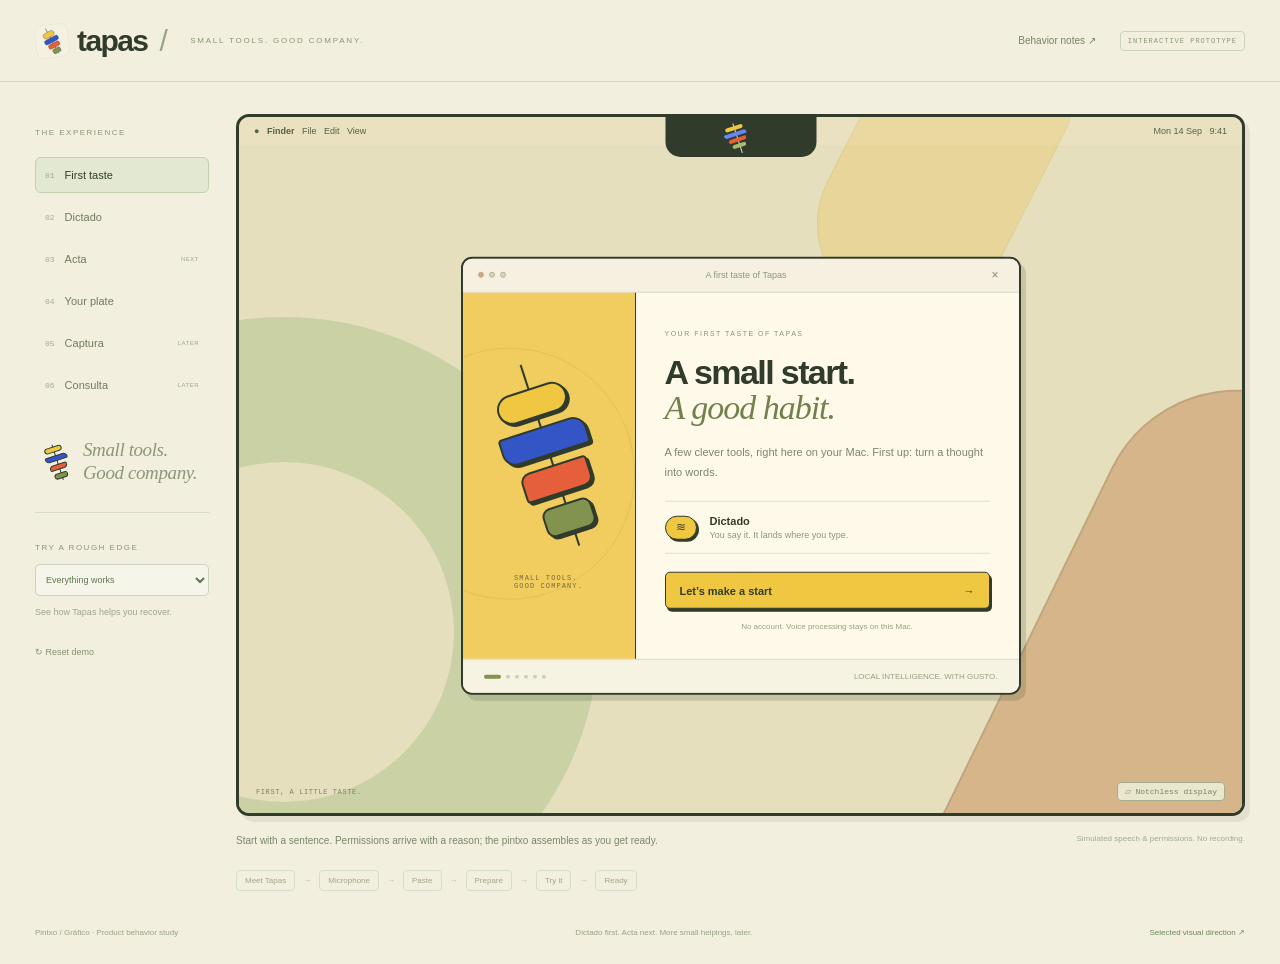
==== commit 05381464: "Adopt Small tools. Good company. as the Tapas tagline" ====
--- a/design/tapas/index.html
+++ b/design/tapas/index.html
@@ -2,13 +2,13 @@
 <html lang="en">
 <head>
  <meta charset="utf-8"><meta name="viewport" content="width=device-width,initial-scale=1">
- <meta name="theme-color" content="#f3efdf"><title>Tapas · A few small superpowers.</title>
+ <meta name="theme-color" content="#f3efdf"><title>Tapas · Small tools. Good company.</title>
  <link rel="icon" href="icon.svg" type="image/svg+xml"><link rel="stylesheet" href="style.css">
 </head>
 <body>
- <header class="studio-header"><a href="#onboarding" class="brand"><img src="icon.svg" alt="" width="34" height="34">tapas<span> / </span></a><span class="studio-tag">A FEW SMALL SUPERPOWERS.</span><a href="BEHAVIORS.md">Behavior notes ↗</a><span class="prototype-tag">INTERACTIVE PROTOTYPE</span></header>
+ <header class="studio-header"><a href="#onboarding" class="brand"><img src="icon.svg" alt="" width="34" height="34">tapas<span> / </span></a><span class="studio-tag">SMALL TOOLS. GOOD COMPANY.</span><a href="BEHAVIORS.md">Behavior notes ↗</a><span class="prototype-tag">INTERACTIVE PROTOTYPE</span></header>
  <main class="studio">
-  <aside class="rail"><span class="eyebrow">THE EXPERIENCE</span><nav aria-label="Product journeys"><button data-scene="onboarding" aria-current="page"><span>01</span> First taste</button><button data-scene="dictado"><span>02</span> Dictado</button><button data-scene="acta"><span>03</span> Acta <small>NEXT</small></button><button data-scene="home"><span>04</span> Your plate</button><button data-scene="captura"><span>05</span> Captura <small>LATER</small></button><button data-scene="consulta"><span>06</span> Consulta <small>LATER</small></button></nav><div class="rail-note"><span class="mini-mark" aria-hidden="true"><i></i><i></i><i></i><i></i></span><p>Small tools.<br>One good habit.</p></div><div class="scenario-picker"><label class="eyebrow" for="scenario">TRY A ROUGH EDGE</label><select id="scenario"><option value="">Everything works</option></select><p id="scenario-description">See how Tapas helps you recover.</p></div><button class="reset-demo" id="reset-demo">↻ Reset demo</button></aside>
+  <aside class="rail"><span class="eyebrow">THE EXPERIENCE</span><nav aria-label="Product journeys"><button data-scene="onboarding" aria-current="page"><span>01</span> First taste</button><button data-scene="dictado"><span>02</span> Dictado</button><button data-scene="acta"><span>03</span> Acta <small>NEXT</small></button><button data-scene="home"><span>04</span> Your plate</button><button data-scene="captura"><span>05</span> Captura <small>LATER</small></button><button data-scene="consulta"><span>06</span> Consulta <small>LATER</small></button></nav><div class="rail-note"><span class="mini-mark" aria-hidden="true"><i></i><i></i><i></i><i></i></span><p>Small tools.<br>Good company.</p></div><div class="scenario-picker"><label class="eyebrow" for="scenario">TRY A ROUGH EDGE</label><select id="scenario"><option value="">Everything works</option></select><p id="scenario-description">See how Tapas helps you recover.</p></div><button class="reset-demo" id="reset-demo">↻ Reset demo</button></aside>
   <div class="workspace"><section class="desktop" id="desktop" aria-label="Simulated Mac desktop"><div class="wallpaper" aria-hidden="true"><div class="poster-ring"></div><div class="poster-block"></div><div class="poster-line"></div></div><div class="mac-bar"><span>● &nbsp; <b id="active-app">Finder</b><span class="mac-menus"> &nbsp; File &nbsp; Edit &nbsp; View</span></span><span class="clock">Mon 14 Sep &nbsp; 9:41</span></div><button class="notch" id="notch" aria-label="Open your Tapas plate"><span class="mini-mark" aria-hidden="true"><i></i><i></i><i></i><i></i></span><span id="notch-label"></span></button><div id="scene" class="scene"></div><div id="acta-companion"></div><div id="flight" aria-hidden="true"></div><div class="toast" id="toast" role="status"></div><div class="desktop-bottom"><span id="desktop-status">FIRST, A LITTLE TASTE.</span><button id="display-toggle" aria-pressed="false">▱ Notchless display</button></div></section><div class="scene-caption"><p id="caption">A first useful sentence. Then back to your day.</p><span>Simulated speech & permissions. No recording.</span></div><div class="flow-map" id="flow-map" aria-label="Current journey"></div></div>
  </main>
  <footer><span>Pintxo / Gráfico · Product behavior study</span><span>Dictado first. Acta next. More small helpings, later.</span><a href="README.md">Selected visual direction ↗</a></footer>
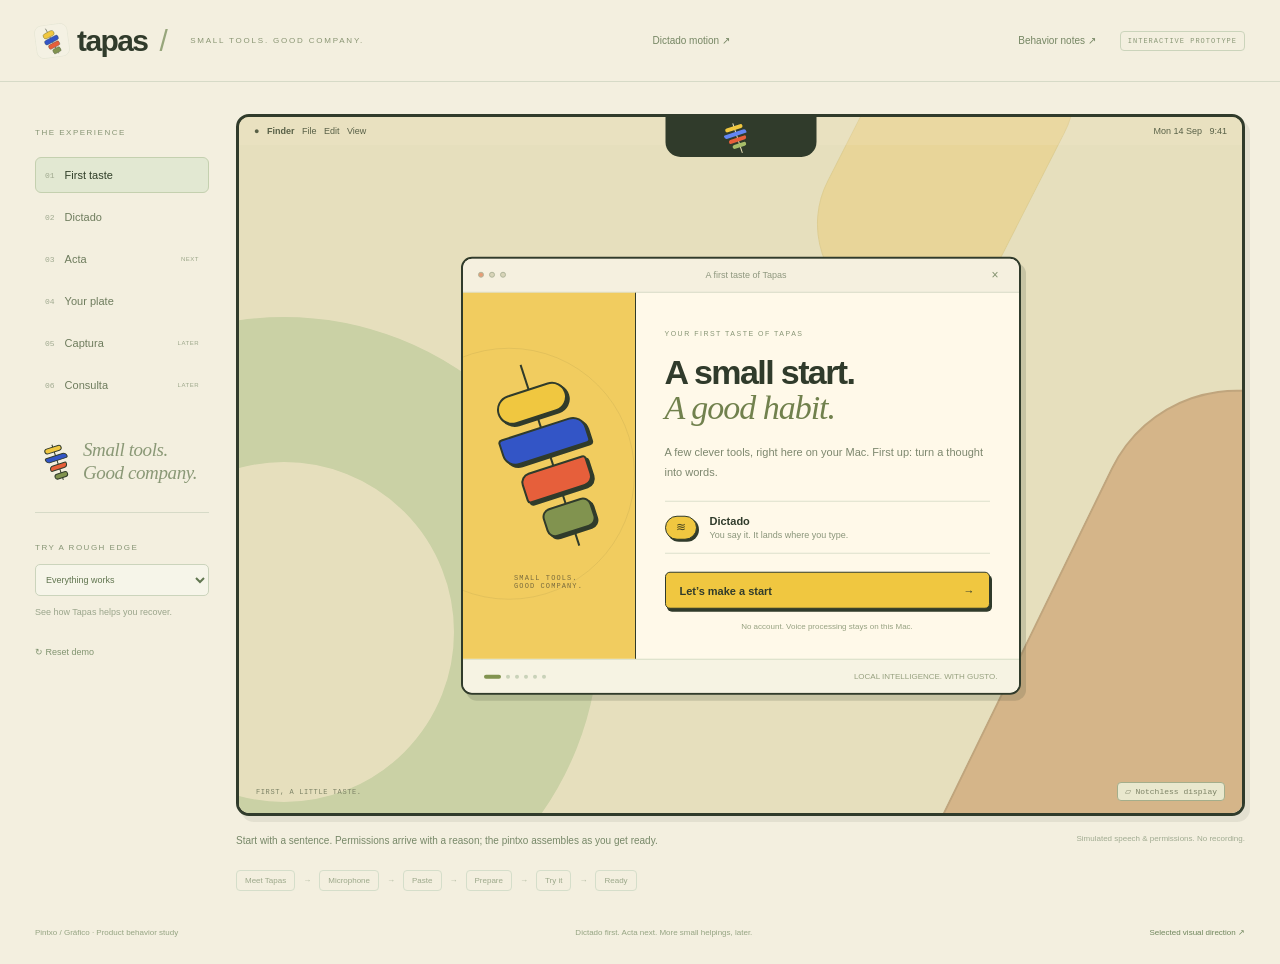
==== commit 0735c1b4: "Explore Grafico Dictado popup placement and motion" ====
--- a/design/tapas/index.html
+++ b/design/tapas/index.html
@@ -6,7 +6,7 @@
  <link rel="icon" href="icon.svg" type="image/svg+xml"><link rel="stylesheet" href="style.css">
 </head>
 <body>
- <header class="studio-header"><a href="#onboarding" class="brand"><img src="icon.svg" alt="" width="34" height="34">tapas<span> / </span></a><span class="studio-tag">SMALL TOOLS. GOOD COMPANY.</span><a href="BEHAVIORS.md">Behavior notes ↗</a><span class="prototype-tag">INTERACTIVE PROTOTYPE</span></header>
+ <header class="studio-header"><a href="#onboarding" class="brand"><img src="icon.svg" alt="" width="34" height="34">tapas<span> / </span></a><span class="studio-tag">SMALL TOOLS. GOOD COMPANY.</span><a href="dictado-motion.html">Dictado motion ↗</a><a href="BEHAVIORS.md">Behavior notes ↗</a><span class="prototype-tag">INTERACTIVE PROTOTYPE</span></header>
  <main class="studio">
   <aside class="rail"><span class="eyebrow">THE EXPERIENCE</span><nav aria-label="Product journeys"><button data-scene="onboarding" aria-current="page"><span>01</span> First taste</button><button data-scene="dictado"><span>02</span> Dictado</button><button data-scene="acta"><span>03</span> Acta <small>NEXT</small></button><button data-scene="home"><span>04</span> Your plate</button><button data-scene="captura"><span>05</span> Captura <small>LATER</small></button><button data-scene="consulta"><span>06</span> Consulta <small>LATER</small></button></nav><div class="rail-note"><span class="mini-mark" aria-hidden="true"><i></i><i></i><i></i><i></i></span><p>Small tools.<br>Good company.</p></div><div class="scenario-picker"><label class="eyebrow" for="scenario">TRY A ROUGH EDGE</label><select id="scenario"><option value="">Everything works</option></select><p id="scenario-description">See how Tapas helps you recover.</p></div><button class="reset-demo" id="reset-demo">↻ Reset demo</button></aside>
   <div class="workspace"><section class="desktop" id="desktop" aria-label="Simulated Mac desktop"><div class="wallpaper" aria-hidden="true"><div class="poster-ring"></div><div class="poster-block"></div><div class="poster-line"></div></div><div class="mac-bar"><span>● &nbsp; <b id="active-app">Finder</b><span class="mac-menus"> &nbsp; File &nbsp; Edit &nbsp; View</span></span><span class="clock">Mon 14 Sep &nbsp; 9:41</span></div><button class="notch" id="notch" aria-label="Open your Tapas plate"><span class="mini-mark" aria-hidden="true"><i></i><i></i><i></i><i></i></span><span id="notch-label"></span></button><div id="scene" class="scene"></div><div id="acta-companion"></div><div id="flight" aria-hidden="true"></div><div class="toast" id="toast" role="status"></div><div class="desktop-bottom"><span id="desktop-status">FIRST, A LITTLE TASTE.</span><button id="display-toggle" aria-pressed="false">▱ Notchless display</button></div></section><div class="scene-caption"><p id="caption">A first useful sentence. Then back to your day.</p><span>Simulated speech & permissions. No recording.</span></div><div class="flow-map" id="flow-map" aria-label="Current journey"></div></div>
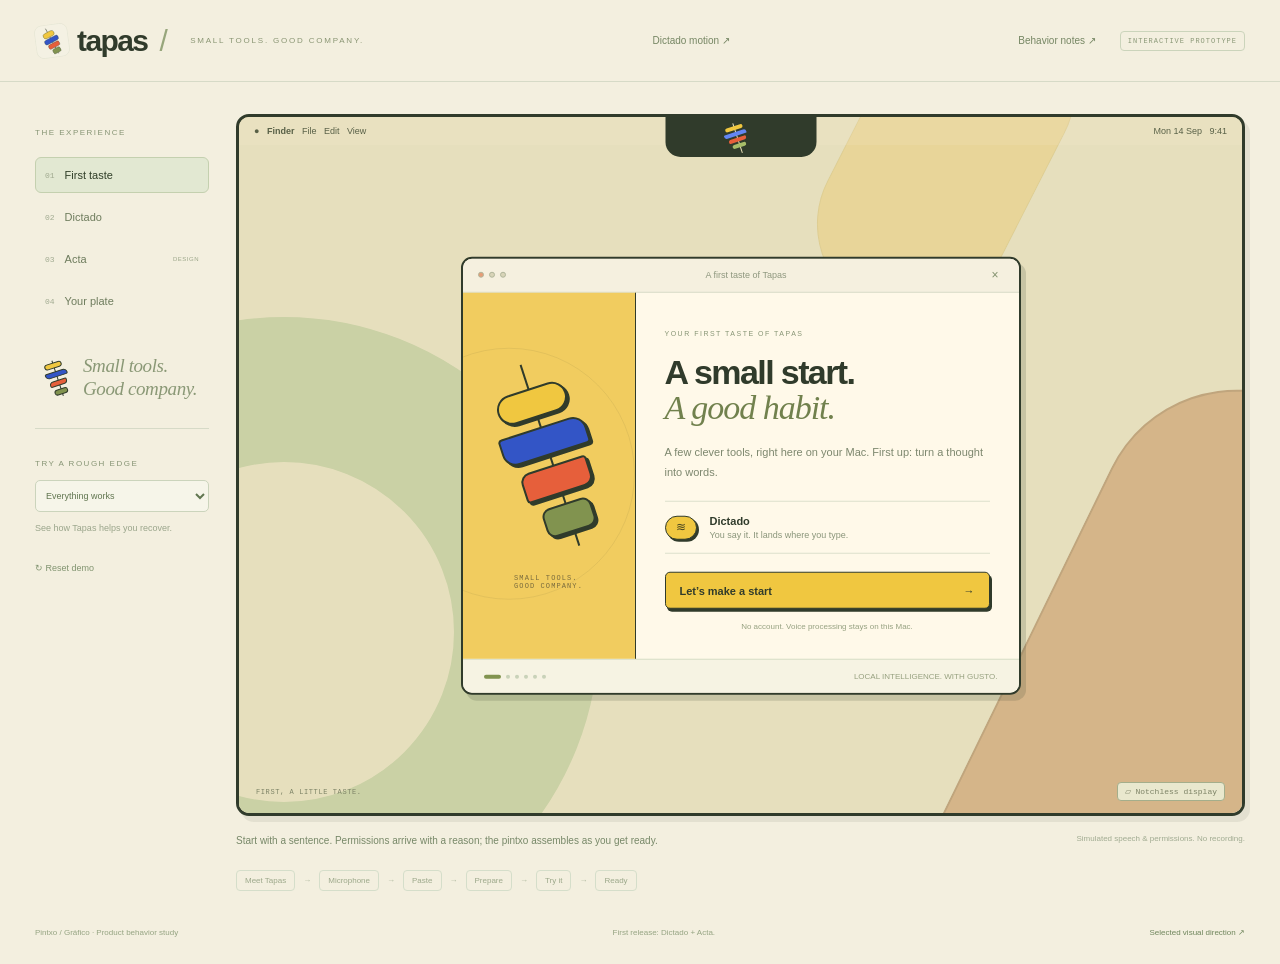
==== commit 06508f21: "Define a two-tool launch and a stable pintxo identity" ====
--- a/design/tapas/index.html
+++ b/design/tapas/index.html
@@ -8,10 +8,10 @@
 <body>
  <header class="studio-header"><a href="#onboarding" class="brand"><img src="icon.svg" alt="" width="34" height="34">tapas<span> / </span></a><span class="studio-tag">SMALL TOOLS. GOOD COMPANY.</span><a href="dictado-motion.html">Dictado motion ↗</a><a href="BEHAVIORS.md">Behavior notes ↗</a><span class="prototype-tag">INTERACTIVE PROTOTYPE</span></header>
  <main class="studio">
-  <aside class="rail"><span class="eyebrow">THE EXPERIENCE</span><nav aria-label="Product journeys"><button data-scene="onboarding" aria-current="page"><span>01</span> First taste</button><button data-scene="dictado"><span>02</span> Dictado</button><button data-scene="acta"><span>03</span> Acta <small>NEXT</small></button><button data-scene="home"><span>04</span> Your plate</button><button data-scene="captura"><span>05</span> Captura <small>LATER</small></button><button data-scene="consulta"><span>06</span> Consulta <small>LATER</small></button></nav><div class="rail-note"><span class="mini-mark" aria-hidden="true"><i></i><i></i><i></i><i></i></span><p>Small tools.<br>Good company.</p></div><div class="scenario-picker"><label class="eyebrow" for="scenario">TRY A ROUGH EDGE</label><select id="scenario"><option value="">Everything works</option></select><p id="scenario-description">See how Tapas helps you recover.</p></div><button class="reset-demo" id="reset-demo">↻ Reset demo</button></aside>
+  <aside class="rail"><span class="eyebrow">THE EXPERIENCE</span><nav aria-label="Product journeys"><button data-scene="onboarding" aria-current="page"><span>01</span> First taste</button><button data-scene="dictado"><span>02</span> Dictado</button><button data-scene="acta"><span>03</span> Acta <small>DESIGN</small></button><button data-scene="home"><span>04</span> Your plate</button></nav><div class="rail-note"><span class="mini-mark" aria-hidden="true"><i></i><i></i><i></i><i></i></span><p>Small tools.<br>Good company.</p></div><div class="scenario-picker"><label class="eyebrow" for="scenario">TRY A ROUGH EDGE</label><select id="scenario"><option value="">Everything works</option></select><p id="scenario-description">See how Tapas helps you recover.</p></div><button class="reset-demo" id="reset-demo">↻ Reset demo</button></aside>
   <div class="workspace"><section class="desktop" id="desktop" aria-label="Simulated Mac desktop"><div class="wallpaper" aria-hidden="true"><div class="poster-ring"></div><div class="poster-block"></div><div class="poster-line"></div></div><div class="mac-bar"><span>● &nbsp; <b id="active-app">Finder</b><span class="mac-menus"> &nbsp; File &nbsp; Edit &nbsp; View</span></span><span class="clock">Mon 14 Sep &nbsp; 9:41</span></div><button class="notch" id="notch" aria-label="Open your Tapas plate"><span class="mini-mark" aria-hidden="true"><i></i><i></i><i></i><i></i></span><span id="notch-label"></span></button><div id="scene" class="scene"></div><div id="acta-companion"></div><div id="flight" aria-hidden="true"></div><div class="toast" id="toast" role="status"></div><div class="desktop-bottom"><span id="desktop-status">FIRST, A LITTLE TASTE.</span><button id="display-toggle" aria-pressed="false">▱ Notchless display</button></div></section><div class="scene-caption"><p id="caption">A first useful sentence. Then back to your day.</p><span>Simulated speech & permissions. No recording.</span></div><div class="flow-map" id="flow-map" aria-label="Current journey"></div></div>
  </main>
- <footer><span>Pintxo / Gráfico · Product behavior study</span><span>Dictado first. Acta next. More small helpings, later.</span><a href="README.md">Selected visual direction ↗</a></footer>
+ <footer><span>Pintxo / Gráfico · Product behavior study</span><span>First release: Dictado + Acta.</span><a href="README.md">Selected visual direction ↗</a></footer>
  <script src="app.js"></script>
 </body>
 </html>
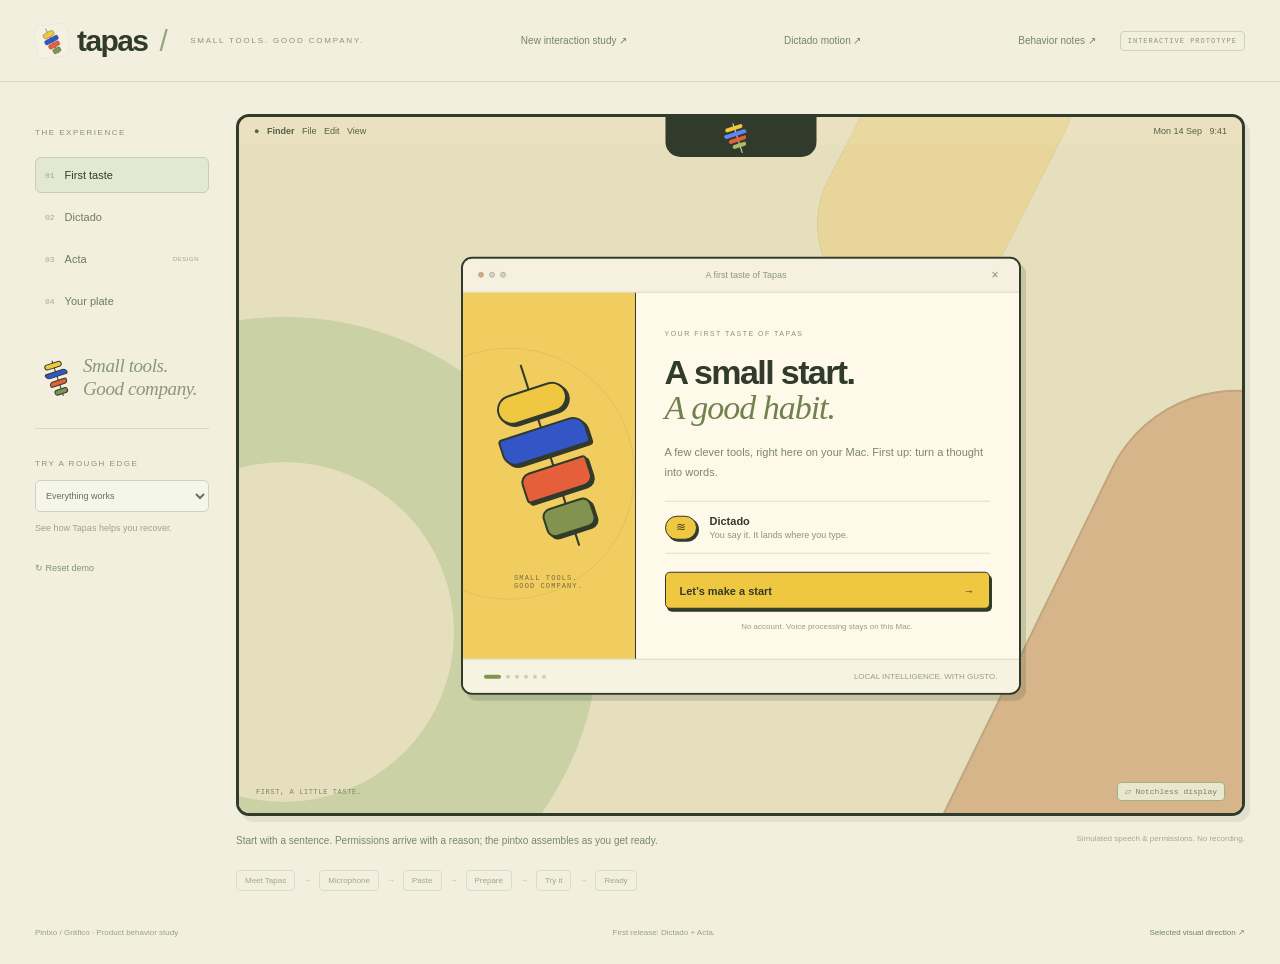
==== commit 966db9d1: "Implement floating home, Open stage onboarding, and Acta companion" ====
--- a/design/tapas/index.html
+++ b/design/tapas/index.html
@@ -6,7 +6,7 @@
  <link rel="icon" href="icon.svg" type="image/svg+xml"><link rel="stylesheet" href="style.css">
 </head>
 <body>
- <header class="studio-header"><a href="#onboarding" class="brand"><img src="icon.svg" alt="" width="34" height="34">tapas<span> / </span></a><span class="studio-tag">SMALL TOOLS. GOOD COMPANY.</span><a href="dictado-motion.html">Dictado motion ↗</a><a href="BEHAVIORS.md">Behavior notes ↗</a><span class="prototype-tag">INTERACTIVE PROTOTYPE</span></header>
+ <header class="studio-header"><a href="#onboarding" class="brand"><img src="icon.svg" alt="" width="34" height="34">tapas<span> / </span></a><span class="studio-tag">SMALL TOOLS. GOOD COMPANY.</span><a href="interactions.html">New interaction study ↗</a><a href="dictado-motion.html">Dictado motion ↗</a><a href="BEHAVIORS.md">Behavior notes ↗</a><span class="prototype-tag">INTERACTIVE PROTOTYPE</span></header>
  <main class="studio">
   <aside class="rail"><span class="eyebrow">THE EXPERIENCE</span><nav aria-label="Product journeys"><button data-scene="onboarding" aria-current="page"><span>01</span> First taste</button><button data-scene="dictado"><span>02</span> Dictado</button><button data-scene="acta"><span>03</span> Acta <small>DESIGN</small></button><button data-scene="home"><span>04</span> Your plate</button></nav><div class="rail-note"><span class="mini-mark" aria-hidden="true"><i></i><i></i><i></i><i></i></span><p>Small tools.<br>Good company.</p></div><div class="scenario-picker"><label class="eyebrow" for="scenario">TRY A ROUGH EDGE</label><select id="scenario"><option value="">Everything works</option></select><p id="scenario-description">See how Tapas helps you recover.</p></div><button class="reset-demo" id="reset-demo">↻ Reset demo</button></aside>
   <div class="workspace"><section class="desktop" id="desktop" aria-label="Simulated Mac desktop"><div class="wallpaper" aria-hidden="true"><div class="poster-ring"></div><div class="poster-block"></div><div class="poster-line"></div></div><div class="mac-bar"><span>● &nbsp; <b id="active-app">Finder</b><span class="mac-menus"> &nbsp; File &nbsp; Edit &nbsp; View</span></span><span class="clock">Mon 14 Sep &nbsp; 9:41</span></div><button class="notch" id="notch" aria-label="Open your Tapas plate"><span class="mini-mark" aria-hidden="true"><i></i><i></i><i></i><i></i></span><span id="notch-label"></span></button><div id="scene" class="scene"></div><div id="acta-companion"></div><div id="flight" aria-hidden="true"></div><div class="toast" id="toast" role="status"></div><div class="desktop-bottom"><span id="desktop-status">FIRST, A LITTLE TASTE.</span><button id="display-toggle" aria-pressed="false">▱ Notchless display</button></div></section><div class="scene-caption"><p id="caption">A first useful sentence. Then back to your day.</p><span>Simulated speech & permissions. No recording.</span></div><div class="flow-map" id="flow-map" aria-label="Current journey"></div></div>
